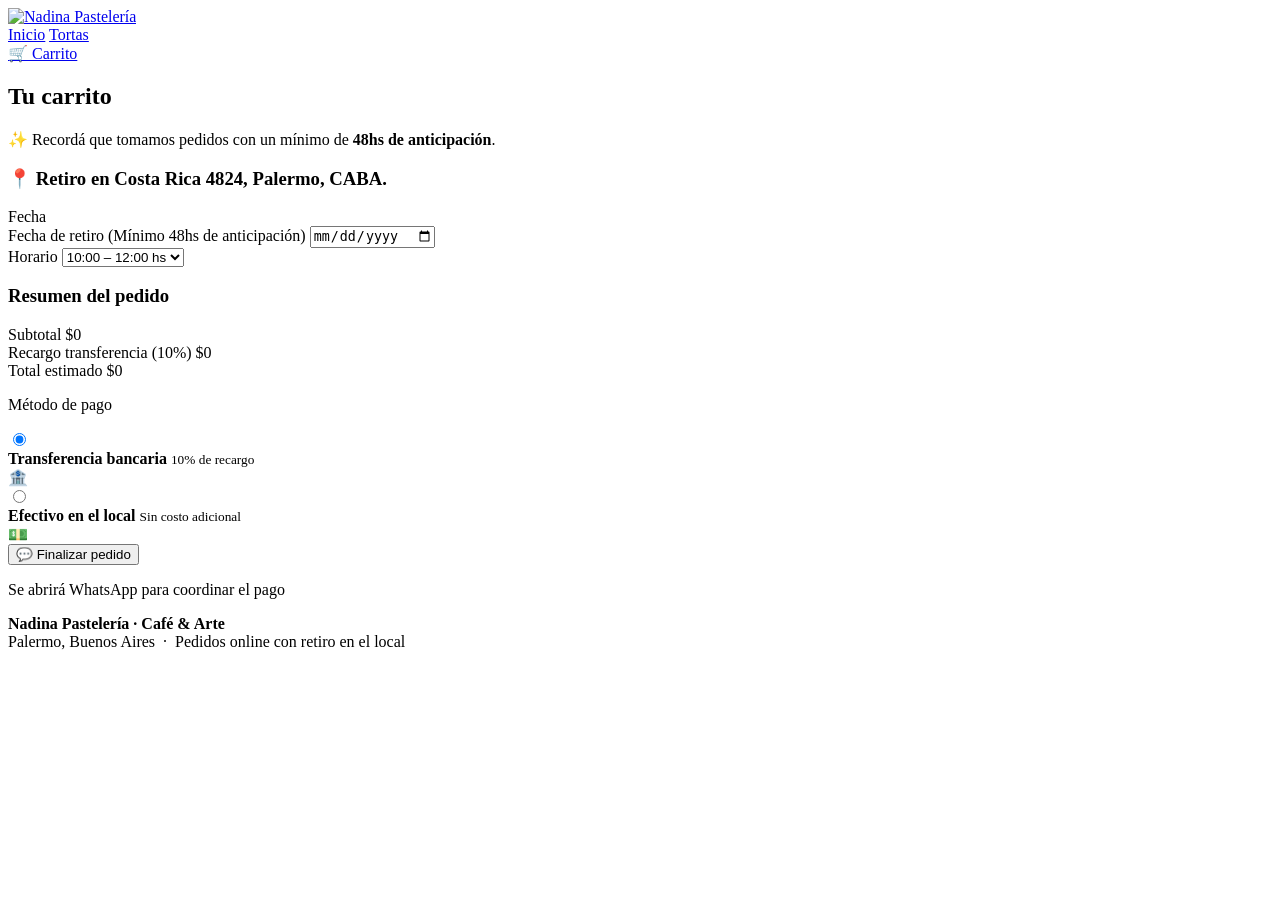
==== carrito.html @ f5521921 "Add files via upload agrego htmls" ====
<!DOCTYPE html>
<html lang="es">
<head>
  <meta charset="UTF-8">
  <meta name="viewport" content="width=device-width, initial-scale=1.0">
  <title>Carrito — Nadina Pastelería</title>
  <link rel="stylesheet" href="css/style.css">
</head>
<body>

<!-- ===== HEADER ===== -->
<header>
  <div class="logo">
    <a href="index.html">
      <img src="img/logo.png" alt="Nadina Pastelería">
    </a>
  </div>

  <nav class="nav">
    <a href="index.html">Inicio</a>
    <a href="tortas.html">Tortas</a>
  </nav>

  <a href="carrito.html" class="btn-carrito">
    <span class="carrito-icono">🛒</span>
    Carrito
    <span id="carrito-count" style="display:none">0</span>
  </a>
</header>

<!-- ===== CARRITO ===== -->
<div class="carrito-page">

  <!-- Columna izquierda: items -->
  <div class="carrito-izquierda">
    <h2 class="carrito-titulo">Tu carrito</h2>
    <div id="carrito-contenedor"></div>
  </div>

  <!-- Columna derecha: retiro + resumen -->
  <div class="carrito-panel">

    <!-- Retiro -->
    <div class="retiro-card">
      <div class="info-demora">
        ✨ Recordá que tomamos pedidos con un mínimo de <strong>48hs de anticipación</strong>.
      </div>
      <h3 class="card-section-title">
        <span class="icono-title">📍</span>  Retiro en Costa Rica 4824, Palermo, CABA.
      </h3>

      <div class="campo">
        <label for="fecha">Fecha</label>
        <div class="campo">
          <label for="fecha">Fecha de retiro (Mínimo 48hs de anticipación)</label>
          <input type="date" id="fecha">
        </div>
      </div>

      <div class="campo">
        <label for="horario">Horario</label>
        <select id="horario">
          <option value="10:00 - 12:00 hs">10:00 – 12:00 hs</option>
          <option value="12:00 - 14:00 hs">12:00 – 14:00 hs</option>
          <option value="16:00 - 18:00 hs">16:00 – 18:00 hs</option>
        </select>
      </div>
    </div>

    <!-- Resumen del pedido -->
    <div class="resumen-card">
      <h3 class="card-section-title">Resumen del pedido</h3>

      <div class="resumen-linea">
        <span>Subtotal</span>
        <span id="subtotal">$0</span>
      </div>

      <div class="resumen-linea" id="fila-recargo">
        <span>Recargo transferencia (10%)</span>
        <span id="recargo">$0</span>
      </div>

      <div class="resumen-total">
        <span>Total estimado</span>
        <span id="total">$0</span>
      </div>

      <p class="metodos-titulo">Método de pago</p>

      <div class="pago-opcion activo" data-pago="transferencia">
        <input type="radio" name="pago" value="transferencia" checked>
        <div class="pago-opcion-info">
          <strong>Transferencia bancaria</strong>
          <small>10% de recargo</small>
        </div>
        <span class="pago-icono">🏦</span>
      </div>

      <div class="pago-opcion" data-pago="efectivo">
        <input type="radio" name="pago" value="efectivo">
        <div class="pago-opcion-info">
          <strong>Efectivo en el local</strong>
          <small>Sin costo adicional</small>
        </div>
        <span class="pago-icono">💵</span>
      </div>

      <button class="btn-finalizar" onclick="enviarWhatsApp()">
        <span>💬</span>
        Finalizar pedido
      </button>

      <p class="nota-final">Se abrirá WhatsApp para coordinar el pago</p>
    </div>

  </div>
</div>

<!-- ===== FOOTER ===== -->
<footer>
  <strong>Nadina Pastelería · Café & Arte</strong><br>
  Palermo, Buenos Aires &nbsp;·&nbsp; Pedidos online con retiro en el local
</footer>

<script src="js/carrito.js"></script>
</body>
</html>
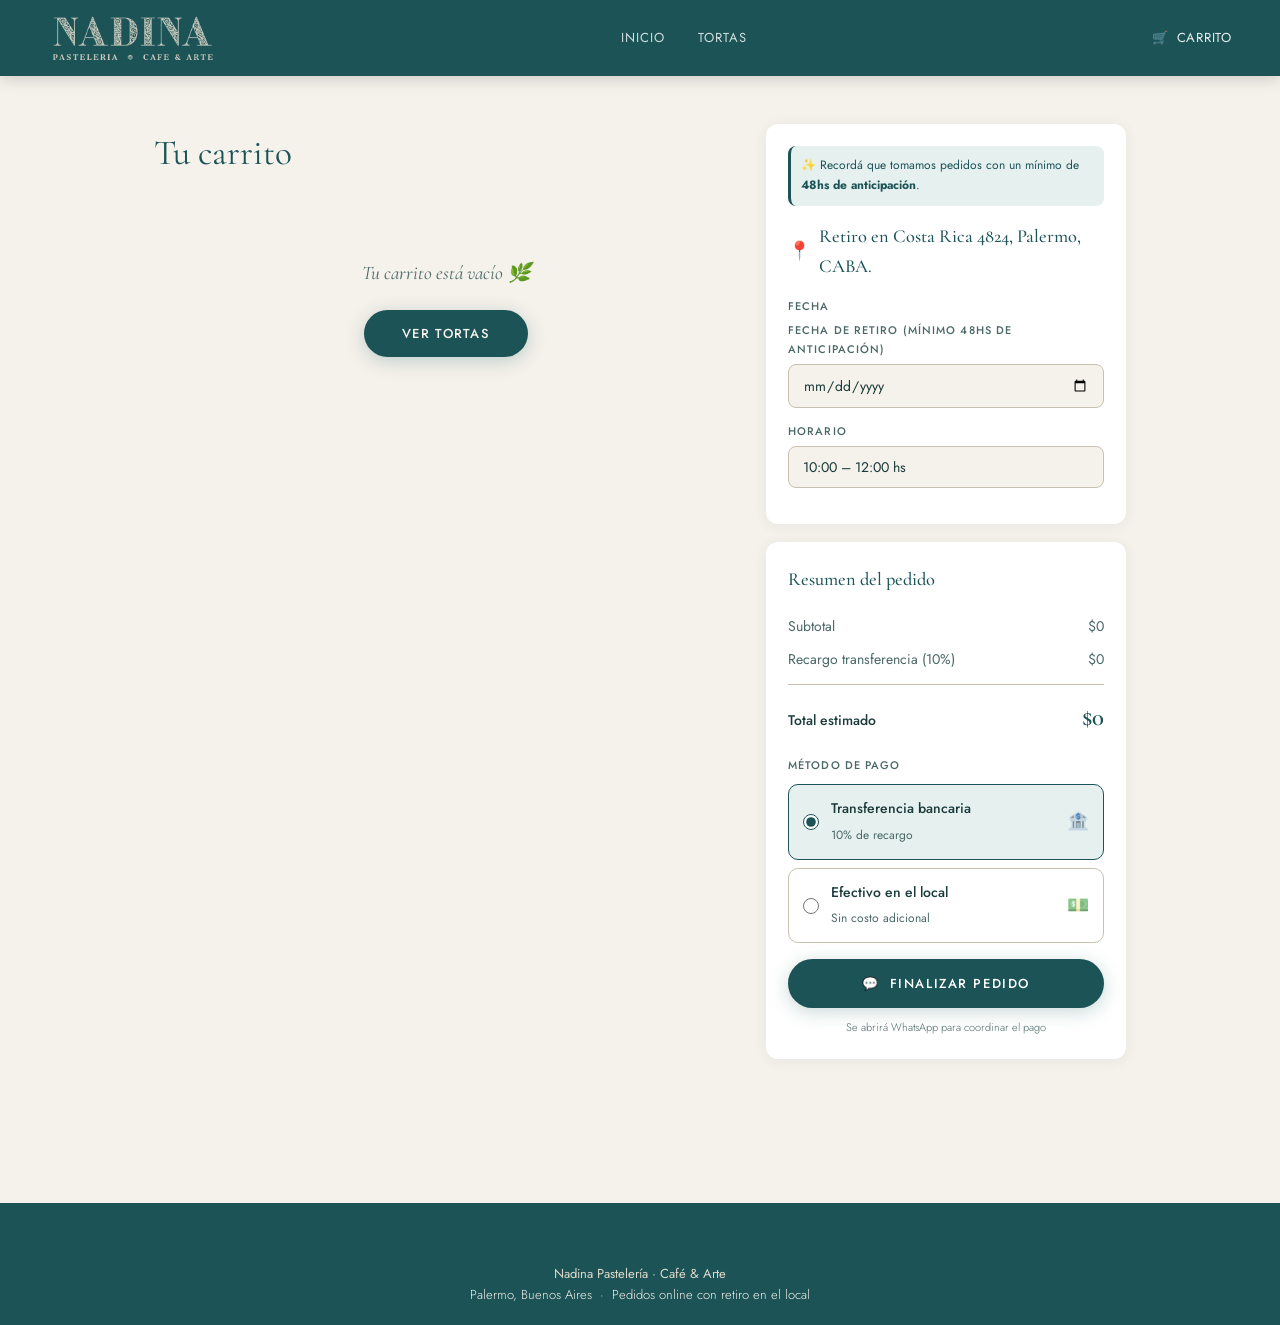
==== commit 7407065c: "agrego todo" ====
--- a/carrito.html
+++ b/carrito.html
@@ -1,128 +1,128 @@
-<!DOCTYPE html>
-<html lang="es">
-<head>
-  <meta charset="UTF-8">
-  <meta name="viewport" content="width=device-width, initial-scale=1.0">
-  <title>Carrito — Nadina Pastelería</title>
-  <link rel="stylesheet" href="css/style.css">
-</head>
-<body>
-
-<!-- ===== HEADER ===== -->
-<header>
-  <div class="logo">
-    <a href="index.html">
-      <img src="img/logo.png" alt="Nadina Pastelería">
-    </a>
-  </div>
-
-  <nav class="nav">
-    <a href="index.html">Inicio</a>
-    <a href="tortas.html">Tortas</a>
-  </nav>
-
-  <a href="carrito.html" class="btn-carrito">
-    <span class="carrito-icono">🛒</span>
-    Carrito
-    <span id="carrito-count" style="display:none">0</span>
-  </a>
-</header>
-
-<!-- ===== CARRITO ===== -->
-<div class="carrito-page">
-
-  <!-- Columna izquierda: items -->
-  <div class="carrito-izquierda">
-    <h2 class="carrito-titulo">Tu carrito</h2>
-    <div id="carrito-contenedor"></div>
-  </div>
-
-  <!-- Columna derecha: retiro + resumen -->
-  <div class="carrito-panel">
-
-    <!-- Retiro -->
-    <div class="retiro-card">
-      <div class="info-demora">
-        ✨ Recordá que tomamos pedidos con un mínimo de <strong>48hs de anticipación</strong>.
-      </div>
-      <h3 class="card-section-title">
-        <span class="icono-title">📍</span>  Retiro en Costa Rica 4824, Palermo, CABA.
-      </h3>
-
-      <div class="campo">
-        <label for="fecha">Fecha</label>
-        <div class="campo">
-          <label for="fecha">Fecha de retiro (Mínimo 48hs de anticipación)</label>
-          <input type="date" id="fecha">
-        </div>
-      </div>
-
-      <div class="campo">
-        <label for="horario">Horario</label>
-        <select id="horario">
-          <option value="10:00 - 12:00 hs">10:00 – 12:00 hs</option>
-          <option value="12:00 - 14:00 hs">12:00 – 14:00 hs</option>
-          <option value="16:00 - 18:00 hs">16:00 – 18:00 hs</option>
-        </select>
-      </div>
-    </div>
-
-    <!-- Resumen del pedido -->
-    <div class="resumen-card">
-      <h3 class="card-section-title">Resumen del pedido</h3>
-
-      <div class="resumen-linea">
-        <span>Subtotal</span>
-        <span id="subtotal">$0</span>
-      </div>
-
-      <div class="resumen-linea" id="fila-recargo">
-        <span>Recargo transferencia (10%)</span>
-        <span id="recargo">$0</span>
-      </div>
-
-      <div class="resumen-total">
-        <span>Total estimado</span>
-        <span id="total">$0</span>
-      </div>
-
-      <p class="metodos-titulo">Método de pago</p>
-
-      <div class="pago-opcion activo" data-pago="transferencia">
-        <input type="radio" name="pago" value="transferencia" checked>
-        <div class="pago-opcion-info">
-          <strong>Transferencia bancaria</strong>
-          <small>10% de recargo</small>
-        </div>
-        <span class="pago-icono">🏦</span>
-      </div>
-
-      <div class="pago-opcion" data-pago="efectivo">
-        <input type="radio" name="pago" value="efectivo">
-        <div class="pago-opcion-info">
-          <strong>Efectivo en el local</strong>
-          <small>Sin costo adicional</small>
-        </div>
-        <span class="pago-icono">💵</span>
-      </div>
-
-      <button class="btn-finalizar" onclick="enviarWhatsApp()">
-        <span>💬</span>
-        Finalizar pedido
-      </button>
-
-      <p class="nota-final">Se abrirá WhatsApp para coordinar el pago</p>
-    </div>
-
-  </div>
-</div>
-
-<!-- ===== FOOTER ===== -->
-<footer>
-  <strong>Nadina Pastelería · Café & Arte</strong><br>
-  Palermo, Buenos Aires &nbsp;·&nbsp; Pedidos online con retiro en el local
-</footer>
-
-<script src="js/carrito.js"></script>
-</body>
+<!DOCTYPE html>
+<html lang="es">
+<head>
+  <meta charset="UTF-8">
+  <meta name="viewport" content="width=device-width, initial-scale=1.0">
+  <title>Carrito — Nadina Pastelería</title>
+  <link rel="stylesheet" href="css/style.css">
+</head>
+<body>
+
+<!-- ===== HEADER ===== -->
+<header>
+  <div class="logo">
+    <a href="index.html">
+      <img src="img/logo.png" alt="Nadina Pastelería">
+    </a>
+  </div>
+
+  <nav class="nav">
+    <a href="index.html">Inicio</a>
+    <a href="tortas.html">Tortas</a>
+  </nav>
+
+  <a href="carrito.html" class="btn-carrito">
+    <span class="carrito-icono">🛒</span>
+    Carrito
+    <span id="carrito-count" style="display:none">0</span>
+  </a>
+</header>
+
+<!-- ===== CARRITO ===== -->
+<div class="carrito-page">
+
+  <!-- Columna izquierda: items -->
+  <div class="carrito-izquierda">
+    <h2 class="carrito-titulo">Tu carrito</h2>
+    <div id="carrito-contenedor"></div>
+  </div>
+
+  <!-- Columna derecha: retiro + resumen -->
+  <div class="carrito-panel">
+
+    <!-- Retiro -->
+    <div class="retiro-card">
+      <div class="info-demora">
+        ✨ Recordá que tomamos pedidos con un mínimo de <strong>48hs de anticipación</strong>.
+      </div>
+      <h3 class="card-section-title">
+        <span class="icono-title">📍</span>  Retiro en Costa Rica 4824, Palermo, CABA.
+      </h3>
+
+      <div class="campo">
+        <label for="fecha">Fecha</label>
+        <div class="campo">
+          <label for="fecha">Fecha de retiro (Mínimo 48hs de anticipación)</label>
+          <input type="date" id="fecha">
+        </div>
+      </div>
+
+      <div class="campo">
+        <label for="horario">Horario</label>
+        <select id="horario">
+          <option value="10:00 - 12:00 hs">10:00 – 12:00 hs</option>
+          <option value="12:00 - 14:00 hs">12:00 – 14:00 hs</option>
+          <option value="16:00 - 18:00 hs">16:00 – 18:00 hs</option>
+        </select>
+      </div>
+    </div>
+
+    <!-- Resumen del pedido -->
+    <div class="resumen-card">
+      <h3 class="card-section-title">Resumen del pedido</h3>
+
+      <div class="resumen-linea">
+        <span>Subtotal</span>
+        <span id="subtotal">$0</span>
+      </div>
+
+      <div class="resumen-linea" id="fila-recargo">
+        <span>Recargo transferencia (10%)</span>
+        <span id="recargo">$0</span>
+      </div>
+
+      <div class="resumen-total">
+        <span>Total estimado</span>
+        <span id="total">$0</span>
+      </div>
+
+      <p class="metodos-titulo">Método de pago</p>
+
+      <div class="pago-opcion activo" data-pago="transferencia">
+        <input type="radio" name="pago" value="transferencia" checked>
+        <div class="pago-opcion-info">
+          <strong>Transferencia bancaria</strong>
+          <small>10% de recargo</small>
+        </div>
+        <span class="pago-icono">🏦</span>
+      </div>
+
+      <div class="pago-opcion" data-pago="efectivo">
+        <input type="radio" name="pago" value="efectivo">
+        <div class="pago-opcion-info">
+          <strong>Efectivo en el local</strong>
+          <small>Sin costo adicional</small>
+        </div>
+        <span class="pago-icono">💵</span>
+      </div>
+
+      <button class="btn-finalizar" onclick="enviarWhatsApp()">
+        <span>💬</span>
+        Finalizar pedido
+      </button>
+
+      <p class="nota-final">Se abrirá WhatsApp para coordinar el pago</p>
+    </div>
+
+  </div>
+</div>
+
+<!-- ===== FOOTER ===== -->
+<footer>
+  <strong>Nadina Pastelería · Café & Arte</strong><br>
+  Palermo, Buenos Aires &nbsp;·&nbsp; Pedidos online con retiro en el local
+</footer>
+
+<script src="js/carrito.js"></script>
+</body>
 </html>
--- a/css/style.css
+++ b/css/style.css
@@ -0,0 +1,977 @@
+/* ============================================================
+   NADINA PASTELERÍA · CAFÉ & ARTE
+   style.css
+   ============================================================ */
+
+@import url('https://fonts.googleapis.com/css2?family=Cormorant+Garamond:ital,wght@0,400;0,500;0,600;1,400;1,600&family=Jost:wght@300;400;500&display=swap');
+
+/* ---- Variables de marca ---- */
+:root {
+  --verde:        #1b5357;
+  --verde-claro:  #e6f0ef;
+  --beige:        #ded8ca;
+  --beige-claro:  #f5f1eb;
+  --beige-oscuro: #c9c1b0;
+  --texto:        #1a3b3a;
+  --texto-suave:  #4a6866;
+  --blanco:       #ffffff;
+  --sombra:       0 4px 28px rgba(39,104,101,0.10);
+  --sombra-hover: 0 10px 40px rgba(39,104,101,0.18);
+  --radio:        12px;
+  --radio-pill:   50px;
+  --font-display: 'Cormorant Garamond', serif;
+  --font-body:    'Jost', sans-serif;
+  --ease:         0.25s ease;
+}
+
+/* ---- Reset ---- */
+*, *::before, *::after { box-sizing: border-box; margin: 0; padding: 0; }
+html { scroll-behavior: smooth; }
+
+body {
+  font-family: var(--font-body);
+  background-color: var(--beige-claro);
+  color: var(--texto);
+  font-size: 16px;
+  line-height: 1.65;
+}
+
+img { max-width: 100%; display: block; }
+a   { text-decoration: none; color: inherit; }
+
+/* ============================================================
+   HEADER
+   ============================================================ */
+header {
+  display: flex;
+  align-items: center;
+  justify-content: space-between;
+  padding: 0 48px;
+  height: 76px;
+  background: var(--verde);
+  position: sticky;
+  top: 0;
+  z-index: 200;
+  box-shadow: 0 2px 16px rgba(0,0,0,0.18);
+}
+
+.logo img {
+  height: 52px;
+  width: auto;
+  object-fit: contain;
+}
+
+.nav {
+  display: flex;
+  gap: 32px;
+  align-items: center;
+}
+
+.nav a {
+  color: rgba(255,255,255,0.80);
+  font-size: 13px;
+  font-weight: 400;
+  letter-spacing: 0.09em;
+  text-transform: uppercase;
+  transition: color var(--ease);
+  position: relative;
+}
+
+.nav a::after {
+  content: '';
+  position: absolute;
+  bottom: -4px; left: 0;
+  width: 0; height: 1px;
+  background: var(--beige);
+  transition: width var(--ease);
+}
+
+.nav a:hover        { color: var(--beige); }
+.nav a:hover::after { width: 100%; }
+
+.btn-carrito {
+  display: flex;
+  align-items: center;
+  gap: 8px;
+  color: rgba(255,255,255,0.90);
+  font-size: 13px;
+  font-weight: 400;
+  letter-spacing: 0.06em;
+  text-transform: uppercase;
+  transition: color var(--ease);
+}
+
+.btn-carrito:hover { color: var(--beige); }
+
+#carrito-count {
+  background: var(--beige);
+  color: var(--verde);
+  border-radius: 50%;
+  width: 20px; height: 20px;
+  font-size: 11px;
+  font-weight: 500;
+  display: inline-flex;
+  align-items: center;
+  justify-content: center;
+  transition: transform var(--ease);
+}
+
+/* ============================================================
+   HERO — Index
+   ============================================================ */
+.hero {
+  text-align: center;
+  padding: 96px 24px 88px;
+  background: var(--beige);
+  position: relative;
+  overflow: hidden;
+}
+
+.hero-ornamento {
+  display: block;
+  font-size: 22px;
+  color: var(--verde);
+  opacity: 0.40;
+  margin-bottom: 24px;
+  letter-spacing: 12px;
+}
+
+.hero h2 {
+  font-family: var(--font-display);
+  font-size: clamp(2.2rem, 5vw, 3.8rem);
+  font-weight: 400;
+  font-style: italic;
+  color: var(--verde-oscuro);
+  line-height: 1.2;
+  max-width: 680px;
+  margin: 0 auto 20px;
+}
+
+.hero p {
+  color: var(--texto-suave);
+  font-size: 1rem;
+  font-weight: 300;
+  max-width: 460px;
+  margin: 0 auto 44px;
+  line-height: 1.8;
+}
+
+.botones {
+  display: flex;
+  gap: 14px;
+  justify-content: center;
+  flex-wrap: wrap;
+}
+
+/* ---- Botones globales ---- */
+.btn {
+  display: inline-block;
+  background: var(--verde);
+  color: var(--beige-claro);
+  padding: 13px 38px;
+  border-radius: var(--radio-pill);
+  font-size: 13px;
+  font-weight: 500;
+  letter-spacing: 0.10em;
+  text-transform: uppercase;
+  transition: background var(--ease), transform var(--ease), box-shadow var(--ease);
+  box-shadow: 0 4px 18px rgba(39,104,101,0.25);
+}
+
+.btn:hover {
+  background: var(--verde);
+  transform: translateY(-2px);
+  box-shadow: 0 6px 26px rgba(39,104,101,0.32);
+}
+
+.btn-outline {
+  display: inline-block;
+  border: 1.5px solid var(--verde);
+  color: var(--verde);
+  padding: 12px 38px;
+  border-radius: var(--radio-pill);
+  font-size: 13px;
+  font-weight: 500;
+  letter-spacing: 0.10em;
+  text-transform: uppercase;
+  background: transparent;
+  transition: background var(--ease), color var(--ease), transform var(--ease);
+}
+
+.btn-outline:hover {
+  background: var(--verde);
+  color: var(--beige-claro);
+  transform: translateY(-2px);
+}
+
+/* Divisor ornamental */
+.ornamento {
+  display: flex;
+  align-items: center;
+  justify-content: center;
+  gap: 14px;
+  margin: 8px auto 44px;
+  color: var(--verde);
+  font-size: 16px;
+  opacity: 0.5;
+}
+
+.ornamento::before,
+.ornamento::after {
+  content: '';
+  width: 64px; height: 1px;
+  background: var(--verde);
+  opacity: 0.45;
+}
+
+/* ============================================================
+   SECCIÓN DESTACADOS / CATÁLOGO
+   ============================================================ */
+.destacados {
+  padding: 72px 48px;
+  max-width: 1160px;
+  margin: 0 auto;
+}
+
+.destacados h2 {
+  font-family: var(--font-display);
+  font-size: clamp(1.8rem, 3vw, 2.6rem);
+  font-weight: 400;
+  color: var(--verde);
+  text-align: center;
+  margin-bottom: 4px;
+}
+
+/* Grid de productos */
+.productos {
+  display: grid;
+  grid-template-columns: repeat(auto-fill, minmax(280px, 1fr));
+  gap: 28px;
+}
+
+/* ---- Card de torta ---- */
+.card {
+  background: var(--blanco);
+  border-radius: var(--radio);
+  overflow: hidden;
+  box-shadow: var(--sombra);
+  transition: transform var(--ease), box-shadow var(--ease);
+  display: flex;
+  flex-direction: column;
+}
+
+.card:hover {
+  transform: translateY(-6px);
+  box-shadow: var(--sombra-hover);
+}
+
+.card-img-wrap {
+  overflow: hidden;
+  height: 220px;
+}
+
+.card-img-wrap img {
+  width: 100%;
+  height: 100%;
+  object-fit: cover;
+  transition: transform 0.45s ease;
+}
+
+.card:hover .card-img-wrap img { transform: scale(1.06); }
+
+.card-body {
+  padding: 20px 22px 24px;
+  display: flex;
+  flex-direction: column;
+  flex: 1;
+}
+
+.card h3 {
+  font-family: var(--font-display);
+  font-size: 1.3rem;
+  font-weight: 500;
+  color: var(--verde);
+  margin-bottom: 6px;
+}
+
+.card .descripcion {
+  font-size: 0.85rem;
+  color: var(--texto-suave);
+  font-weight: 300;
+  line-height: 1.6;
+  flex: 1;
+}
+
+.card .precio {
+  font-family: var(--font-display);
+  font-size: 1.45rem;
+  font-weight: 600;
+  color: var(--verde);
+  margin-top: 12px;
+  margin-bottom: 2px;
+}
+
+.card button {
+  margin-top: 14px;
+  background: var(--verde);
+  color: var(--beige-claro);
+  border: none;
+  padding: 12px 0;
+  border-radius: var(--radio-pill);
+  font-family: var(--font-body);
+  font-size: 13px;
+  font-weight: 500;
+  letter-spacing: 0.09em;
+  text-transform: uppercase;
+  cursor: pointer;
+  transition: background var(--ease), transform var(--ease);
+}
+
+.card button:hover  { background: var(--verde-oscuro); transform: scale(1.02); }
+.card button:active { transform: scale(0.98); }
+
+/* ============================================================
+   HERO CATÁLOGO (tortas.html)
+   ============================================================ */
+.hero-catalogo {
+  background: var(--beige);
+  text-align: center;
+  padding: 64px 24px 48px;
+  border-bottom: 1px solid var(--beige-oscuro);
+}
+
+.hero-catalogo h2 {
+  font-family: var(--font-display);
+  font-size: clamp(2rem, 4vw, 3rem);
+  font-weight: 400;
+  font-style: italic;
+  color: var(--verde);
+  margin-bottom: 10px;
+}
+
+.hero-catalogo p {
+  color: var(--texto-suave);
+  font-size: 0.95rem;
+  font-weight: 300;
+}
+
+/* Sección catálogo en tortas.html */
+.catalogo-seccion {
+  padding: 56px 48px;
+  max-width: 1160px;
+  margin: 0 auto;
+}
+
+/* ============================================================
+   PÁGINA CARRITO
+   ============================================================ */
+.carrito-page {
+  display: grid;
+  grid-template-columns: 1fr 360px;
+  gap: 28px;
+  max-width: 1020px;
+  margin: 0 auto;
+  padding: 48px 24px 80px;
+  align-items: start;
+}
+
+.carrito-titulo {
+  font-family: var(--font-display);
+  font-size: 2.2rem;
+  font-weight: 400;
+  color: var(--verde);
+  margin-bottom: 28px;
+}
+
+/* Items */
+#carrito-contenedor {
+  display: flex;
+  flex-direction: column;
+  gap: 12px;
+  margin-bottom: 24px;
+}
+
+.item-carrito {
+  display: flex;
+  align-items: center;
+  gap: 14px;
+  background: var(--blanco);
+  border-radius: var(--radio);
+  padding: 14px 16px;
+  box-shadow: 0 2px 12px rgba(39,104,101,0.07);
+}
+
+.item-carrito img {
+  width: 68px; height: 68px;
+  object-fit: cover;
+  border-radius: 8px;
+  flex-shrink: 0;
+}
+
+.item-info { flex: 1; }
+
+.item-info h4 {
+  font-family: var(--font-display);
+  font-size: 1.05rem;
+  font-weight: 500;
+  color: var(--verde);
+  margin-bottom: 2px;
+}
+
+.item-info .item-detalle {
+  font-size: 0.78rem;
+  color: var(--texto-suave);
+  font-weight: 300;
+  margin-bottom: 8px;
+}
+
+.item-controles {
+  display: flex;
+  align-items: center;
+  gap: 6px;
+}
+
+.item-controles button {
+  width: 26px; height: 26px;
+  border-radius: 50%;
+  border: 1.5px solid var(--verde);
+  background: transparent;
+  color: var(--verde);
+  font-size: 16px;
+  line-height: 1;
+  cursor: pointer;
+  display: flex;
+  align-items: center;
+  justify-content: center;
+  transition: background var(--ease), color var(--ease);
+}
+
+.item-controles button:hover {
+  background: var(--verde);
+  color: var(--blanco);
+}
+
+.cantidad-num {
+  font-size: 14px;
+  font-weight: 500;
+  min-width: 18px;
+  text-align: center;
+  color: var(--texto);
+}
+
+.item-precio {
+  font-family: var(--font-display);
+  font-size: 1.15rem;
+  font-weight: 600;
+  color: var(--verde);
+  white-space: nowrap;
+  flex-shrink: 0;
+}
+
+.item-eliminar {
+  background: none;
+  border: none;
+  color: var(--beige-oscuro);
+  font-size: 14px;
+  cursor: pointer;
+  padding: 4px 2px;
+  line-height: 1;
+  transition: color var(--ease);
+  flex-shrink: 0;
+}
+
+.item-eliminar:hover { color: #b94040; }
+
+.carrito-vacio {
+  text-align: center;
+  padding: 48px 0;
+  color: var(--texto-suave);
+}
+
+.carrito-vacio p {
+  font-family: var(--font-display);
+  font-size: 1.2rem;
+  font-style: italic;
+  margin-bottom: 20px;
+}
+
+/* ---- Panel lateral: Retiro + Resumen ---- */
+.carrito-panel {
+  display: flex;
+  flex-direction: column;
+  gap: 18px;
+  position: sticky;
+  top: 96px;
+}
+
+.retiro-card,
+.resumen-card {
+  background: var(--blanco);
+  border-radius: var(--radio);
+  padding: 22px;
+  box-shadow: 0 2px 14px rgba(39,104,101,0.07);
+}
+
+.card-section-title {
+  font-family: var(--font-display);
+  font-size: 1.15rem;
+  font-weight: 500;
+  color: var(--verde);
+  margin-bottom: 16px;
+  display: flex;
+  align-items: center;
+  gap: 8px;
+}
+
+.campo { margin-bottom: 14px; }
+
+.campo label {
+  display: block;
+  font-size: 11px;
+  font-weight: 500;
+  letter-spacing: 0.10em;
+  text-transform: uppercase;
+  color: var(--texto-suave);
+  margin-bottom: 6px;
+}
+
+.campo input,
+.campo select {
+  width: 100%;
+  padding: 10px 14px;
+  border: 1.5px solid var(--beige-oscuro);
+  border-radius: 8px;
+  font-family: var(--font-body);
+  font-size: 14px;
+  color: var(--texto);
+  background: var(--beige-claro);
+  outline: none;
+  -webkit-appearance: none;
+  appearance: none;
+  transition: border-color var(--ease);
+}
+
+.campo input:focus,
+.campo select:focus { border-color: var(--verde); }
+
+/* Resumen numérico */
+.resumen-linea {
+  display: flex;
+  justify-content: space-between;
+  font-size: 14px;
+  color: var(--texto-suave);
+  padding: 5px 0;
+}
+
+.resumen-total {
+  display: flex;
+  justify-content: space-between;
+  align-items: baseline;
+  padding: 12px 0 18px;
+  border-top: 1px solid var(--beige-oscuro);
+  margin-top: 8px;
+}
+
+.resumen-total span:first-child {
+  font-size: 14px;
+  font-weight: 500;
+  color: var(--texto);
+}
+
+.resumen-total span:last-child {
+  font-family: var(--font-display);
+  font-size: 1.55rem;
+  font-weight: 600;
+  color: var(--verde);
+}
+
+/* Métodos de pago */
+.metodos-titulo {
+  font-size: 11px;
+  font-weight: 500;
+  letter-spacing: 0.10em;
+  text-transform: uppercase;
+  color: var(--texto-suave);
+  margin-bottom: 10px;
+}
+
+.pago-opcion {
+  display: flex;
+  align-items: center;
+  gap: 12px;
+  border: 1.5px solid var(--beige-oscuro);
+  border-radius: 10px;
+  padding: 12px 14px;
+  margin-bottom: 8px;
+  cursor: pointer;
+  transition: border-color var(--ease), background var(--ease);
+}
+
+.pago-opcion input[type="radio"] {
+  accent-color: var(--verde);
+  width: 16px; height: 16px;
+  flex-shrink: 0;
+  cursor: pointer;
+}
+
+.pago-opcion.activo {
+  border-color: var(--verde);
+  background: var(--verde-claro);
+}
+
+.pago-opcion-info { flex: 1; }
+
+.pago-opcion-info strong {
+  display: block;
+  font-size: 14px;
+  font-weight: 500;
+  color: var(--texto);
+}
+
+.pago-opcion-info small {
+  font-size: 12px;
+  color: var(--texto-suave);
+}
+
+.pago-icono { font-size: 18px; opacity: 0.7; }
+
+/* Botón finalizar */
+.btn-finalizar {
+  display: flex;
+  align-items: center;
+  justify-content: center;
+  gap: 10px;
+  width: 100%;
+  padding: 15px;
+  margin-top: 16px;
+  background: var(--verde);
+  color: var(--blanco);
+  border: none;
+  border-radius: var(--radio-pill);
+  font-family: var(--font-body);
+  font-size: 13px;
+  font-weight: 500;
+  letter-spacing: 0.12em;
+  text-transform: uppercase;
+  cursor: pointer;
+  transition: background var(--ease), transform var(--ease), box-shadow var(--ease);
+  box-shadow: 0 4px 18px rgba(39,104,101,0.25);
+}
+
+.btn-finalizar:hover {
+  background: var(--verde);
+  transform: translateY(-2px);
+  box-shadow: 0 6px 26px rgba(39,104,101,0.32);
+}
+
+.nota-final {
+  font-size: 11px;
+  color: var(--texto-suave);
+  text-align: center;
+  margin-top: 10px;
+  font-weight: 300;
+}
+
+/* ============================================================
+   TOAST
+   ============================================================ */
+#toast {
+  position: fixed;
+  bottom: 32px;
+  left: 50%;
+  transform: translateX(-50%) translateY(16px);
+  background: var(--verde);
+  color: var(--beige-claro);
+  padding: 12px 28px;
+  border-radius: var(--radio-pill);
+  font-size: 14px;
+  font-weight: 400;
+  opacity: 0;
+  pointer-events: none;
+  transition: opacity 0.3s ease, transform 0.3s ease;
+  z-index: 9999;
+  white-space: nowrap;
+  box-shadow: 0 4px 20px rgba(0,0,0,0.22);
+}
+
+#toast.show {
+  opacity: 1;
+  transform: translateX(-50%) translateY(0);
+}
+
+/* ============================================================
+   FOOTER
+   ============================================================ */
+footer {
+  background: var(--verde);
+  color: rgba(222,216,202,0.65);
+  text-align: center;
+  padding: 36px 24px;
+  font-size: 13px;
+  font-weight: 300;
+  margin-top: 64px;
+}
+
+footer strong { color: var(--beige); font-weight: 400; }
+
+
+/* ============================================================
+   NUEVOS ESTILOS: SELECTOR DE TAMAÑOS Y CONTACTO
+   ============================================================ */
+
+/* Contenedor del selector en la card */
+.selector-tamanio {
+    margin-top: 15px;
+    margin-bottom: 5px;
+}
+
+.selector-tamanio label {
+    display: block;
+    font-size: 10px;
+    font-weight: 500;
+    letter-spacing: 0.1em;
+    text-transform: uppercase;
+    color: var(--texto-suave);
+    margin-bottom: 6px;
+}
+
+/* El select propiamente dicho */
+.tamanio-select {
+    width: 100%;
+    padding: 10px 12px;
+    border: 1.5px solid var(--beige-oscuro);
+    border-radius: 8px;
+    font-family: var(--font-body);
+    font-size: 13px;
+    color: var(--texto);
+    background-color: var(--beige-claro);
+    background-image: url("data:image/svg+xml,%3Csvg xmlns='http://www.w3.org/2000/svg' width='12' height='12' fill='%234a6866' viewBox='0 0 16 16'%3E%3Cpath d='M7.247 11.14 2.451 5.658C1.885 5.013 2.345 4 3.204 4h9.592a1 1 0 0 1 .753 1.659l-4.796 5.48a1 1 0 0 1-1.506 0z'/%3E%3C/svg%3E");
+    background-repeat: no-repeat;
+    background-position: calc(100% - 12px) center;
+    outline: none;
+    cursor: pointer;
+    appearance: none;
+    -webkit-appearance: none;
+    transition: border-color var(--ease), box-shadow var(--ease);
+}
+
+.tamanio-select:focus {
+    border-color: var(--verde);
+    box-shadow: 0 0 0 3px rgba(39, 104, 101, 0.05);
+}
+
+/* Ajuste de la tipografía del precio dinámico */
+.precio-display {
+    font-family: var(--font-display);
+    font-size: 1.5rem;
+    font-weight: 600;
+    color: var(--verde);
+    margin-top: 8px;
+    display: block;
+}
+
+/* Sección de Tortas Personalizadas (Index) */
+.personalizados {
+    background: var(--blanco);
+    border-top: 1px solid var(--beige-oscuro);
+    padding: 80px 24px;
+    text-align: center;
+}
+
+.personalizados h2 {
+    font-family: var(--font-display);
+    font-size: clamp(1.8rem, 3vw, 2.6rem);
+    color: var(--verde);
+    margin-bottom: 12px;
+    font-style: italic;
+}
+
+.personalizados p {
+    color: var(--texto-suave);
+    max-width: 500px;
+    margin: 0 auto 32px;
+    font-weight: 300;
+}
+
+.link-instagram {
+    display: inline-flex;
+    align-items: center;
+    gap: 8px;
+    margin-top: 24px;
+    color: var(--verde);
+    font-size: 14px;
+    font-weight: 400;
+    transition: opacity var(--ease);
+}
+
+.link-instagram:hover {
+    opacity: 0.7;
+}
+
+/* Ajuste informativo en el carrito para la demora */
+.info-demora {
+    font-size: 12px;
+    color: var(--verde);
+    background: var(--verde-claro);
+    padding: 10px;
+    border-radius: 8px;
+    margin-bottom: 15px;
+    border-left: 3px solid var(--verde);
+}
+.card-img-wrap.carrusel-hover {
+    position: relative;
+    height: 220px;
+    overflow: hidden;
+    width: 100%;
+}
+
+.carrusel-track {
+    display: flex;
+    width: 200%;
+    height: 100%;
+    transition: transform 0.6s ease-in-out;
+}
+
+.img-carrusel {
+    width: 50%;
+    height: 100%;
+    object-fit: cover;
+    display: block;
+}
+
+.card:hover .carrusel-track {
+    transform: translateX(-50%);
+}
+
+
+/* Estilo para la Card Personalizada dentro de la grilla */
+.personalizada-card {
+    background: var(--verde-claro) !important; /* Un color sutil para que destaque */
+    border: 1px dashed var(--verde);
+}
+
+.personalizada-card .tag {
+    font-size: 10px;
+    text-transform: uppercase;
+    letter-spacing: 1px;
+    color: var(--verde);
+    font-weight: 600;
+}
+
+.info-adicional {
+    margin: 15px 0;
+    font-size: 13px;
+    color: var(--texto-suave);
+    border-top: 1px solid rgba(39, 104, 101, 0.1);
+    padding-top: 10px;
+}
+
+.btn-whatsapp-card {
+    display: block;
+    text-align: center;
+    background: var(--verde);
+    color: white;
+    padding: 12px;
+    border-radius: var(--radio-pill);
+    font-size: 13px;
+    font-weight: 500;
+    transition: var(--ease);
+}
+
+.btn-whatsapp-card:hover {
+    background: var(--verde);
+    transform: translateY(-2px);
+}
+
+/* FOOTER HORIZONTAL MEJORADO */
+footer {
+    background: var(--verde);
+    color: var(--beige-claro);
+    padding: 60px 20px 20px;
+}
+
+.footer-container {
+    max-width: 1200px;
+    margin: 0 auto;
+    display: flex;
+    justify-content: space-between;
+    align-items: center;
+    gap: 40px;
+}
+
+.footer-brand {
+    flex: 1;
+}
+
+.footer-logo {
+    height: 40px;
+    filter: brightness(0) invert(1);
+    margin-bottom: 10px;
+}
+
+.footer-info {
+    flex: 2;
+    display: flex;
+    justify-content: flex-end;
+    gap: 60px; /* Espacio entre los bloques de texto */
+}
+
+.footer-item strong {
+    display: block;
+    font-family: var(--font-display);
+    color: var(--beige);
+    font-size: 1.1rem;
+    margin-bottom: 8px;
+}
+
+.footer-item p, .footer-item a {
+    font-size: 14px;
+    opacity: 0.8;
+}
+
+.footer-bottom {
+    margin-top: 40px;
+    padding-top: 20px;
+    border-top: 1px solid rgba(255,255,255,0.1);
+    text-align: center;
+    font-size: 12px;
+    opacity: 0.5;
+}
+
+/* ============================================================
+   RESPONSIVE
+   ============================================================ */
+@media (max-width: 900px) {
+  .carrito-page {
+    grid-template-columns: 1fr;
+    padding: 32px 20px 60px;
+  }
+  .carrito-panel { position: static; }
+}
+
+@media (max-width: 768px) {
+  header { padding: 0 20px; }
+  .nav   { gap: 18px; }
+  .nav a { font-size: 12px; }
+  .destacados, .catalogo-seccion { padding: 48px 20px; }
+  .hero             { padding: 72px 20px 64px; }
+  .hero-catalogo    { padding: 48px 20px 36px; }
+
+
+  .footer-container {
+        flex-direction: column;
+        text-align: center;
+    }
+    .footer-info {
+        flex-direction: column;
+        align-items: center;
+        gap: 30px;
+        justify-content: center;
+    }
+}
+
+@media (max-width: 540px) {
+  .nav { display: none; }
+  .productos { grid-template-columns: 1fr; }
+  .item-carrito img { width: 56px; height: 56px; }
+}
